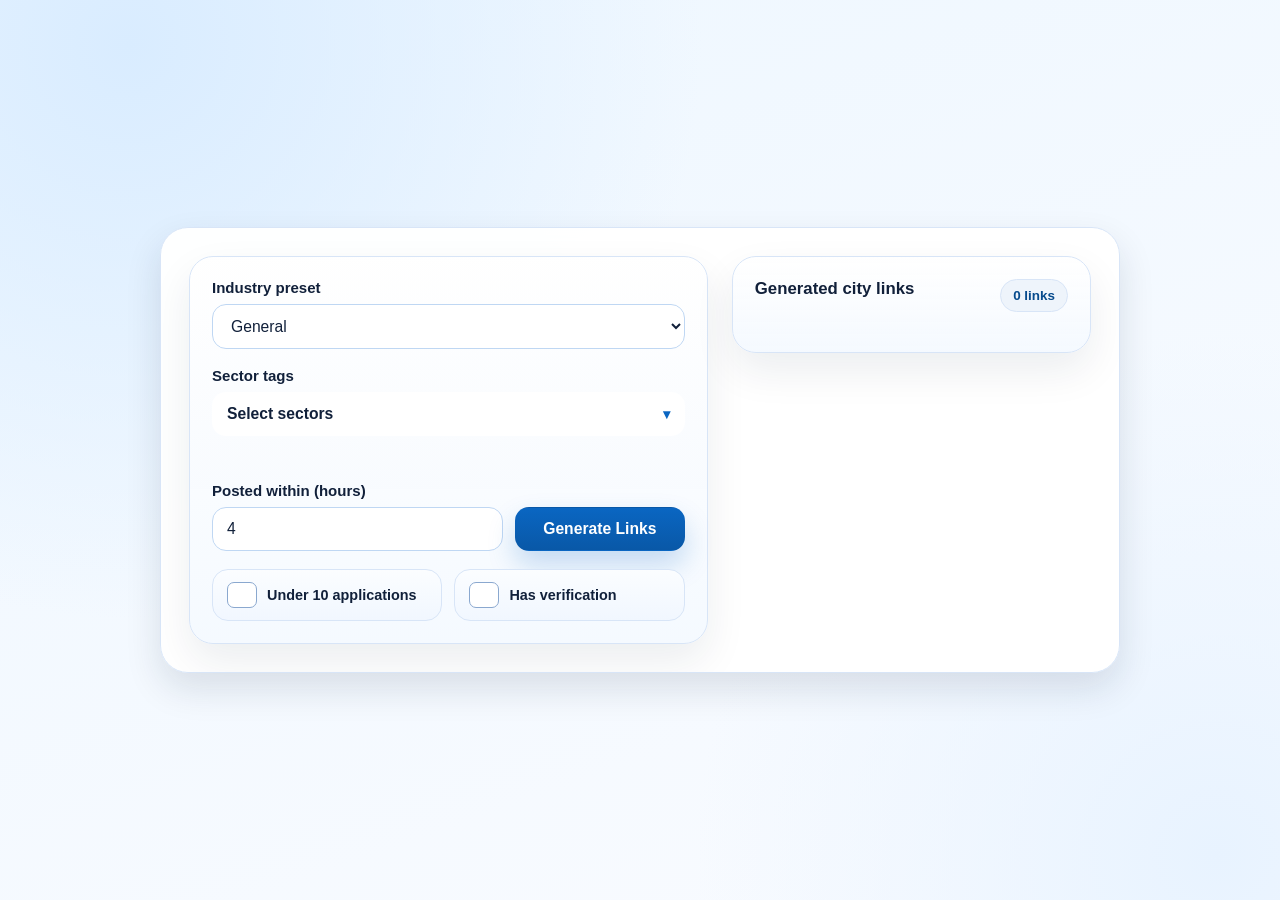
==== index.html @ 13e3591d "Rename linkedin_search.html to index.html" ====
<!DOCTYPE html>
<html lang="en">

<head>
    <meta charset="UTF-8">
    <meta name="viewport" content="width=device-width, initial-scale=1.0">
    <title>LinkedIn Search Builder</title>
    <style>
        :root {
            --bg-top: #eef7ff;
            --bg-bottom: #f9fbff;
            --card: rgba(255, 255, 255, 0.95);
            --card-strong: #ffffff;
            --text-main: #11203a;
            --text-soft: #4b6284;
            --accent: #0a66c2;
            --accent-dark: #074b8d;
            --border: #d8e5f7;
            --border-strong: #bfd7f3;
            --focus: #7ab4ff;
            --muted: #eef4fb;
            --shadow: 0 16px 36px rgba(17, 32, 58, 0.12);
            --shadow-soft: 0 18px 40px rgba(17, 32, 58, 0.08);
        }

        * {
            box-sizing: border-box;
        }

        body {
            margin: 0;
            min-height: 100vh;
            font-family: "Sora", "Segoe UI", Tahoma, Geneva, Verdana, sans-serif;
            color: var(--text-main);
            background:
                radial-gradient(circle at 10% 5%, #d9ecff 0%, transparent 40%),
                radial-gradient(circle at 95% 95%, #e8f3ff 0%, transparent 35%),
                linear-gradient(160deg, var(--bg-top), var(--bg-bottom));
            display: grid;
            place-items: center;
            padding: 24px;
        }

        .panel {
            width: min(100%, 960px);
            background: var(--card);
            border: 1px solid var(--border);
            border-radius: 28px;
            box-shadow: var(--shadow);
            backdrop-filter: blur(18px);
            overflow: hidden;
            animation: reveal 420ms ease;
        }

        @keyframes reveal {
            from {
                opacity: 0;
                transform: translateY(16px);
            }

            to {
                opacity: 1;
                transform: translateY(0);
            }
        }

        .hero,
        .content {
            display: grid;
            grid-template-columns: minmax(0, 1.3fr) minmax(300px, 0.9fr);
            gap: 24px;
            padding: 28px 28px 0;
        }

        .content {
            padding-bottom: 28px;
            align-items: start;
        }

        .eyebrow {
            display: inline-flex;
            align-items: center;
            gap: 8px;
            margin-bottom: 14px;
            padding: 8px 12px;
            border-radius: 999px;
            background: linear-gradient(180deg, #f6fbff, #e9f3ff);
            border: 1px solid var(--border);
            color: var(--accent-dark);
            font-size: 0.8rem;
            font-weight: 700;
            text-transform: uppercase;
            letter-spacing: 0.08em;
        }

        h1 {
            margin: 0 0 10px;
            font-size: clamp(2rem, 3vw, 3rem);
            line-height: 1.02;
            letter-spacing: -0.04em;
        }

        .sub {
            margin: 0;
            color: var(--text-soft);
            line-height: 1.55;
            max-width: 58ch;
        }

        .hero-card,
        form,
        .result {
            border: 1px solid var(--border);
            border-radius: 24px;
            background: linear-gradient(180deg, rgba(255, 255, 255, 0.98), rgba(244, 249, 255, 0.95));
            box-shadow: var(--shadow-soft);
        }

        .hero-card,
        .result,
        form {
            padding: 22px;
        }

        .hero-card h2,
        .result-head h2 {
            margin: 0 0 10px;
            font-size: 1.05rem;
        }

        .hero-card p,
        .helper,
        .result-head p {
            margin: 0;
            color: var(--text-soft);
            font-size: 0.92rem;
            line-height: 1.55;
        }

        .metrics {
            margin-top: 18px;
            display: grid;
            grid-template-columns: repeat(3, minmax(0, 1fr));
            gap: 10px;
        }

        .metric {
            padding: 12px;
            border-radius: 16px;
            border: 1px solid var(--border);
            background: var(--card-strong);
        }

        .metric strong {
            display: block;
            margin-bottom: 4px;
            font-size: 1rem;
        }

        .metric span {
            color: var(--text-soft);
            font-size: 0.82rem;
        }

        form {
            display: grid;
            gap: 18px;
        }

        .field {
            display: grid;
            gap: 8px;
        }

        label {
            font-size: 0.94rem;
            font-weight: 600;
        }

        select,
        input,
        button {
            width: 100%;
            border-radius: 14px;
            border: 1px solid var(--border-strong);
            padding: 12px 14px;
            font-size: 0.98rem;
            color: var(--text-main);
            background: #fff;
            transition: border-color 180ms ease, box-shadow 180ms ease, transform 180ms ease, opacity 180ms ease;
            font-family: inherit;
        }

        select:focus,
        input:focus,
        button:focus-visible {
            outline: none;
            border-color: var(--focus);
            box-shadow: 0 0 0 3px rgba(122, 180, 255, 0.28);
        }

        select:hover,
        input:hover,
        button:hover {
            transform: translateY(-1px);
        }

        .inline {
            display: grid;
            grid-template-columns: 1fr auto;
            gap: 12px;
            align-items: end;
        }

        .inline.compact {
            grid-template-columns: repeat(2, minmax(0, 1fr));
        }

        .check-field {
            display: flex;
            align-items: center;
            gap: 10px;
            min-height: 52px;
            padding: 10px 14px;
            border: 1px solid var(--border);
            border-radius: 16px;
            background: linear-gradient(180deg, #fbfdff, #f1f7ff);
            transition: border-color 180ms ease, box-shadow 180ms ease, transform 180ms ease;
        }

        .check-field:focus-within {
            border-color: var(--focus);
            box-shadow: 0 0 0 3px rgba(122, 180, 255, 0.2);
            transform: translateY(-1px);
        }

        .check-field label {
            margin: 0;
            font-size: 0.9rem;
            cursor: pointer;
            user-select: none;
        }

        input[type="checkbox"] {
            appearance: none;
            -webkit-appearance: none;
            width: 22px;
            height: 22px;
            margin: 0;
            border: 1.5px solid #8aa8cf;
            border-radius: 7px;
            background: #fff;
            display: grid;
            place-items: center;
            cursor: pointer;
            transition: background 180ms ease, border-color 180ms ease, box-shadow 180ms ease, transform 180ms ease;
            flex-shrink: 0;
        }

        input[type="checkbox"]::before {
            content: "";
            width: 10px;
            height: 6px;
            border-left: 2px solid #fff;
            border-bottom: 2px solid #fff;
            transform: rotate(-45deg) scale(0);
            transform-origin: center;
            transition: transform 160ms ease;
        }

        input[type="checkbox"]:checked {
            background: linear-gradient(180deg, var(--accent), #0958a7);
            border-color: var(--accent);
            box-shadow: 0 8px 16px rgba(10, 102, 194, 0.22);
        }

        input[type="checkbox"]:checked::before {
            transform: rotate(-45deg) scale(1);
        }

        input[type="checkbox"]:focus-visible {
            outline: none;
            box-shadow: 0 0 0 3px rgba(122, 180, 255, 0.28);
        }

        button {
            background: linear-gradient(180deg, var(--accent), #0958a7);
            color: #fff;
            font-weight: 700;
            cursor: pointer;
            border-color: transparent;
            min-width: 170px;
            box-shadow: 0 14px 28px rgba(10, 102, 194, 0.22);
        }

        button:hover {
            background: linear-gradient(180deg, #0b6fd3, var(--accent-dark));
        }

        .dropdown {
            position: relative;
        }

        .dropdown-btn {
            display: flex;
            align-items: center;
            justify-content: space-between;
            gap: 12px;
            text-align: left;
            background: #fff;
            color: var(--text-main);
            box-shadow: none;
            min-width: 0;
        }

        .dropdown-btn::after {
            content: "\25BE";
            color: var(--accent);
            font-size: 0.9rem;
            flex-shrink: 0;
        }

        .dropdown-btn:disabled {
            background: #f5f8fc;
            color: #7f90aa;
            border-color: #dbe6f2;
            cursor: not-allowed;
            transform: none;
            box-shadow: none;
        }

        .dropdown-btn:disabled::after {
            color: #9cb1cc;
        }

        .dropdown-content {
            display: none;
            position: absolute;
            top: calc(100% + 8px);
            left: 0;
            width: 100%;
            max-height: 280px;
            overflow-y: auto;
            padding: 10px;
            border: 1px solid var(--border);
            border-radius: 18px;
            background: rgba(255, 255, 255, 0.98);
            box-shadow: 0 20px 36px rgba(17, 32, 58, 0.14);
            z-index: 10;
        }

        .dropdown.open .dropdown-content {
            display: block;
        }

        .dropdown-content label {
            display: flex;
            align-items: center;
            gap: 10px;
            padding: 10px 12px;
            border-radius: 12px;
            font-size: 0.92rem;
            cursor: pointer;
        }

        .dropdown-content label:hover {
            background: #f2f7ff;
        }

        .dropdown-disabled .dropdown-content {
            display: none;
        }

        .selected-sectors {
            display: flex;
            flex-wrap: wrap;
            gap: 8px;
            min-height: 20px;
        }

        .sector-chip {
            display: inline-flex;
            align-items: center;
            padding: 8px 12px;
            border-radius: 999px;
            border: 1px solid var(--border);
            background: var(--muted);
            color: var(--accent-dark);
            font-size: 0.84rem;
            font-weight: 600;
        }

        .result-head {
            display: flex;
            align-items: flex-start;
            justify-content: space-between;
            gap: 12px;
            margin-bottom: 18px;
        }

        .result-count {
            padding: 8px 12px;
            border-radius: 999px;
            border: 1px solid var(--border);
            background: var(--muted);
            color: var(--accent-dark);
            font-size: 0.84rem;
            font-weight: 700;
            white-space: nowrap;
        }

        .result ul {
            margin: 0;
            padding: 0;
            list-style: none;
            display: grid;
            gap: 10px;
        }

        .result li a {
            display: flex;
            align-items: center;
            justify-content: space-between;
            gap: 12px;
            padding: 14px 16px;
            border: 1px solid var(--border);
            border-radius: 14px;
            background: linear-gradient(180deg, rgba(255, 255, 255, 0.98), rgba(240, 247, 255, 0.96));
            box-shadow: 0 8px 18px rgba(17, 32, 58, 0.06);
            position: relative;
            overflow: hidden;
            color: var(--accent-dark);
            text-decoration: none;
            transition: transform 180ms ease, box-shadow 180ms ease, border-color 180ms ease, color 180ms ease;
        }

        .result li a::before {
            content: "";
            position: absolute;
            inset: 0;
            background: linear-gradient(90deg, rgba(10, 102, 194, 0.06), transparent 45%);
            opacity: 0;
            transition: opacity 180ms ease;
        }

        .result li a::after {
            content: "\2197";
            font-size: 1rem;
            color: var(--accent);
            flex-shrink: 0;
            transition: transform 180ms ease, color 180ms ease;
        }

        .result li a:hover,
        .result li a:focus-visible {
            transform: translateY(-2px);
            border-color: #b5d2f7;
            box-shadow: 0 14px 26px rgba(10, 102, 194, 0.14);
            color: var(--accent);
            outline: none;
        }

        .result li a:hover::before,
        .result li a:focus-visible::before {
            opacity: 1;
        }

        .result li a:hover::after,
        .result li a:focus-visible::after {
            transform: translate(2px, -2px);
            color: var(--accent-dark);
        }

        .result-copy {
            margin-top: 16px;
            width: 100%;
            min-width: 0;
            background: #fff;
            color: var(--accent-dark);
            border: 1px solid var(--border-strong);
            box-shadow: none;
        }

        .result-copy:hover {
            background: #f4f9ff;
        }

        .result-copy:disabled {
            opacity: 0.6;
            cursor: not-allowed;
            transform: none;
        }

        .sr-only {
            position: absolute;
            width: 1px;
            height: 1px;
            padding: 0;
            margin: -1px;
            overflow: hidden;
            clip: rect(0, 0, 0, 0);
            white-space: nowrap;
            border: 0;
        }

        @media (max-width: 860px) {
            .hero,
            .content {
                grid-template-columns: 1fr;
            }
        }

        @media (max-width: 620px) {
            body {
                padding: 16px;
            }

            .panel {
                border-radius: 20px;
            }

            .hero,
            .content {
                padding-left: 18px;
                padding-right: 18px;
            }

            .hero {
                padding-top: 20px;
            }

            form,
            .hero-card,
            .result {
                padding: 18px;
                border-radius: 18px;
            }

            .inline,
            .inline.compact,
            .metrics {
                grid-template-columns: 1fr;
            }

            button {
                min-width: 0;
            }

            .result-head {
                flex-direction: column;
            }
        }
    </style>
</head>

<body>
    <main class="panel">
        <section class="content">
            <form id="searchForm">
                <div class="field">
                    <label for="industry">Industry preset</label>
                    <select name="industry" id="industry">
                        <option value="General" selected>General</option>
                        <option value="Banking & Financial Services">Banking & Financial Services</option>
                        <option value="Fintech & Payments">Fintech & Payments</option>
                        <option value="IT & Technology Services">IT & Technology Services</option>
                        <option value="Global Tech & Product (Big Tech)">Global Tech & Product (Big Tech)</option>
                        <option value="E-commerce & Retail Tech">E-commerce & Retail Tech</option>
                        <option value="Telecom & Connectivity">Telecom & Connectivity</option>
                        <option value="Healthcare & Pharmaceuticals">Healthcare & Pharmaceuticals</option>
                        <option value="FMCG / Consumer Goods">FMCG / Consumer Goods</option>
                        <option value="Logistics & Transportation">Logistics & Transportation</option>
                        <option value="Analytics, Data Platforms & Growing Startups">Analytics, Data Platforms & Growing Startups</option>
                    </select>
                </div>

                <div class="field">
                    <label for="sectorToggle">Sector tags</label>
                    <div class="dropdown" id="sectorDropdownWrapper">
                        <button type="button" class="dropdown-btn" id="sectorToggle" aria-expanded="false" aria-controls="sectorDropdown">
                            <span id="sectorSummary">Select sectors</span>
                        </button>

                        <div class="dropdown-content" id="sectorDropdown">
                            <label><input type="checkbox" value="8" data-label="Telecommunications"> Telecommunications</label>
                            <label><input type="checkbox" value="96" data-label="IT Services and IT Consulting"> IT Services and IT Consulting</label>
                            <label><input type="checkbox" value="4" data-label="Software Development"> Software Development</label>
                            <label><input type="checkbox" value="6" data-label="Technology, Information and Internet"> Technology, Information and Internet</label>
                            <label><input type="checkbox" value="43" data-label="Financial Services"> Financial Services</label>
                            <label><input type="checkbox" value="11" data-label="Business Consulting and Services"> Business Consulting and Services</label>
                            <label><input type="checkbox" value="84" data-label="Information Services"> Information Services</label>
                            <label><input type="checkbox" value="41" data-label="Banking"> Banking</label>
                            <label><input type="checkbox" value="14" data-label="Hospitals and Health Care"> Hospitals and Health Care</label>
                            <label><input type="checkbox" value="15" data-label="Pharmaceutical Manufacturing"> Pharmaceutical Manufacturing</label>
                            <label><input type="checkbox" value="1810" data-label="Professional Services"> Professional Services</label>
                            <label><input type="checkbox" value="17" data-label="Medical Equipment Manufacturing"> Medical Equipment Manufacturing</label>
                            <label><input type="checkbox" value="25" data-label="Manufacturing"> Manufacturing</label>
                            <label><input type="checkbox" value="116" data-label="Transportation, Logistics, Supply Chain and Storage"> Transportation, Logistics, Supply Chain and Storage</label>
                            <label><input type="checkbox" value="132" data-label="E-Learning Providers"> E-Learning Providers</label>
                            <label><input type="checkbox" value="34" data-label="Food and Beverage Services"> Food and Beverage Services</label>
                            <label><input type="checkbox" value="28" data-label="Entertainment Providers"> Entertainment Providers</label>
                            <label><input type="checkbox" value="1923" data-label="Executive Search Services"> Executive Search Services</label>
                        </div>
                    </div>
                    <div class="selected-sectors" id="selectedSectors" aria-live="polite"></div>
                </div>

                <div class="inline">
                    <div class="field">
                        <label for="hours">Posted within (hours)</label>
                        <input type="number" name="hours" id="hours" min="1" max="168" step="1" value="4" required>
                    </div>

                    <button type="submit">Generate Links</button>
                </div>

                <div class="inline compact">
                    <div class="check-field">
                        <input type="checkbox" name="under10" id="under10">
                        <label for="under10">Under 10 applications</label>
                    </div>

                    <div class="check-field">
                        <input type="checkbox" name="hasVerification" id="hasVerification">
                        <label for="hasVerification">Has verification</label>
                    </div>
                </div>
            </form>

            <section class="result" id="result">
                <div class="result-head">
                    <div>
                        <h2>Generated city links</h2>
                    </div>
                    <div class="result-count" id="resultCount">0 links</div>
                </div>

                <ul id="resultList"></ul>
            </section>
        </section>
    </main>

    <script>
        const form = document.getElementById("searchForm");
        const industryInput = document.getElementById("industry");
        const hoursInput = document.getElementById("hours");
        const resultList = document.getElementById("resultList");
        const under10Input = document.getElementById("under10");
        const hasVerificationInput = document.getElementById("hasVerification");
        const resultCount = document.getElementById("resultCount");
        const copyButton = document.getElementById("copyButton");
        const copyStatus = document.getElementById("copyStatus");

        const sectorDropdownWrapper = document.getElementById("sectorDropdownWrapper");
        const sectorToggle = document.getElementById("sectorToggle");
        const sectorSummary = document.getElementById("sectorSummary");
        const selectedSectors = document.getElementById("selectedSectors");
        const sectorHint = document.getElementById("sectorHint");
        const sectorCheckboxes = Array.from(document.querySelectorAll("#sectorDropdown input[type='checkbox']"));

        const generalGeoTargets = [
            { label: "Bengaluru", geoId: "105214831" },
            { label: "Bangalore", geoId: "112376381" },
            { label: "Hyderabad", geoId: "105556991" },
            { label: "Chennai", geoId: "106888327" },
            { label: "Pune", geoId: "114806696" }
        ];

        let generatedLinks = [];

        function getSelectedSectorData() {
            return sectorCheckboxes
                .filter((checkbox) => checkbox.checked)
                .map((checkbox) => ({
                    value: checkbox.value,
                    label: checkbox.dataset.label || checkbox.parentElement.textContent.trim()
                }));
        }

        function closeSectorDropdown() {
            sectorDropdownWrapper.classList.remove("open");
            sectorToggle.setAttribute("aria-expanded", "false");
        }

        function updateSectorSummary() {
            const selections = getSelectedSectorData();

            if (selections.length === 0) {
                sectorSummary.textContent = "Select sectors";
                selectedSectors.innerHTML = "";
                return;
            }

            sectorSummary.textContent = selections.length === 1 ? selections[0].label : selections.length + " sectors selected";
            selectedSectors.innerHTML = selections
                .map((sector) => '<span class="sector-chip">' + sector.label + '</span>')
                .join("");
        }

        function clearSectorSelections() {
            sectorCheckboxes.forEach(function (checkbox) {
                checkbox.checked = false;
            });
            updateSectorSummary();
        }

        function setSectorAvailability() {
            const isGeneral = industryInput.value === "General";

            sectorToggle.disabled = !isGeneral;
            sectorDropdownWrapper.classList.toggle("dropdown-disabled", !isGeneral);
            sectorHint.textContent = isGeneral
                ? "Sector filters are active for the General preset."
                : "Sector filters are disabled because this industry preset already applies a company filter.";

            if (!isGeneral) {
                clearSectorSelections();
                closeSectorDropdown();
            }
        }

        function updateLinks() {
            resultList.innerHTML = "";

            const hours = Number(hoursInput.value);
            const industry = industryInput.value;

            if (!Number.isFinite(hours) || hours < 1 || hours > 168) {
                generatedLinks = [];
                resultCount.textContent = "0 links";
                copyButton.disabled = true;
                copyButton.textContent = "Copy first link";
                return;
            }

            let baseUrl = "https://www.linkedin.com/jobs/search/?distance=100&keywords=azure%20data%20engineer&origin=JOB_SEARCH_PAGE_JOB_FILTER&refresh=true";
            baseUrl += "&f_TPR=r" + (hours * 3600);

            if (industry === "General") {
                const sectorValues = getSelectedSectorData().map(function (sector) {
                    return sector.value;
                });

                if (sectorValues.length > 0) {
                    baseUrl += "&f_I=" + sectorValues.join("%2C");
                }
            }

            if (under10Input.checked) {
                baseUrl += "&f_EA=true";
            }

            if (hasVerificationInput.checked) {
                baseUrl += "&f_VJ=true";
            }

            if (industry === "Banking & Financial Services") {
                baseUrl += "&f_C=163379%2C5635%2C5632%2C8888852%2C3797085%2C1123%2C11412006%2C29082158%2C1235%2C21175%2C2603%2C417361%2C10117963%2C1068%2C1067%2C33991104%2C162609%2C92839957%2C33953647%2C164151%2C2967%2C4777%2C68360623";
            } else if (industry === "Fintech & Payments") {
                baseUrl += "&f_C=107766780%2C31237091%2C13183020%2C2267249%2C14485479%2C99914745%2C10813156%2C92862719%2C303524%2C3788927%2C97215080%2C10479149%2C13420511%2C2340144";
            } else if (industry === "IT & Technology Services") {
                baseUrl += "&f_C=76113313%2C3067%2C89835790%2C3586%2C1073%2C1038%2C86813252";
            } else if (industry === "Global Tech & Product (Big Tech)") {
                baseUrl += "&f_C=29078155%2C1028%2C80918929%2C106452776%2C76108196%2C10449749%2C12895978%2C107009595%2C3185%2C1337%2C1480%2C487488%2C10667%2C1586%2C2382910%2C29053421%2C1035%2C1441";
            } else if (industry === "E-commerce & Retail Tech") {
                baseUrl += "&f_C=105938688%2C93383533%2C422813%2C9252341%2C2100709%2C76108196%2C106452776%2C80918929%2C8848940%2C107602587%2C10037698%2C109903136%2C361348%2C321062%2C1353";
            } else if (industry === "Telecom & Connectivity") {
                baseUrl += "&f_C=13652663%2C13361480%2C82860777%2C96630155%2C101308841";
            } else if (industry === "Healthcare & Pharmaceuticals") {
                baseUrl += "&f_C=1663%2C1402010%2C3102%2C28729631%2C1406%2C1043%2C106953064%2C1331952%2C157241%2C28059362%2C28423178%2C29076088%2C41469609%2C5470755%2C607957";
            } else if (industry === "FMCG / Consumer Goods") {
                baseUrl += "&f_C=78028413%2C16271%2C102418423%2C1116%2C1248%2C1393";
            } else if (industry === "Logistics & Transportation") {
                baseUrl += "&f_C=1214%2C479080%2C2312777%2C347965";
            } else if (industry === "Analytics, Data Platforms & Growing Startups") {
                baseUrl += "&f_C=3139796%2C18482523%2C1785481%2C82592055%2C18734010%2C105990038%2C10448588%2C613819%2C3618960%2C18966049%2C5208967";
            }

            generatedLinks = generalGeoTargets.map(function (target) {
                return {
                    label: target.label,
                    url: baseUrl + "&geoId=" + target.geoId
                };
            });

            generatedLinks.forEach(function (entry) {
                const li = document.createElement("li");
                const link = document.createElement("a");

                link.href = entry.url;
                link.textContent = entry.label;
                link.target = "_blank";
                link.rel = "noreferrer";

                li.appendChild(link);
                resultList.appendChild(li);
            });

            resultCount.textContent = generatedLinks.length + " links";
            copyButton.disabled = generatedLinks.length === 0;
            copyButton.textContent = "Copy first link";
        }

        form.addEventListener("submit", function (event) {
            event.preventDefault();
            updateLinks();
        });

        sectorToggle.addEventListener("click", function () {
            if (sectorToggle.disabled) {
                return;
            }

            const isOpen = sectorDropdownWrapper.classList.toggle("open");
            sectorToggle.setAttribute("aria-expanded", String(isOpen));
        });

        sectorCheckboxes.forEach(function (checkbox) {
            checkbox.addEventListener("change", function () {
                updateSectorSummary();
                updateLinks();
            });
        });

        document.addEventListener("click", function (event) {
            if (!sectorDropdownWrapper.contains(event.target)) {
                closeSectorDropdown();
            }
        });

        industryInput.addEventListener("change", function () {
            setSectorAvailability();
            updateLinks();
        });

        hoursInput.addEventListener("input", updateLinks);
        under10Input.addEventListener("change", updateLinks);
        hasVerificationInput.addEventListener("change", updateLinks);

        copyButton.addEventListener("click", async function () {
            if (generatedLinks.length === 0 || !navigator.clipboard) {
                return;
            }

            try {
                await navigator.clipboard.writeText(generatedLinks[0].url);
                copyButton.textContent = "Copied first link";
                copyStatus.textContent = "First generated link copied to clipboard.";
            } catch (error) {
                copyStatus.textContent = "Clipboard copy failed.";
            }
        });

        setSectorAvailability();
        updateSectorSummary();
        updateLinks();
    </script>
</body>

</html>
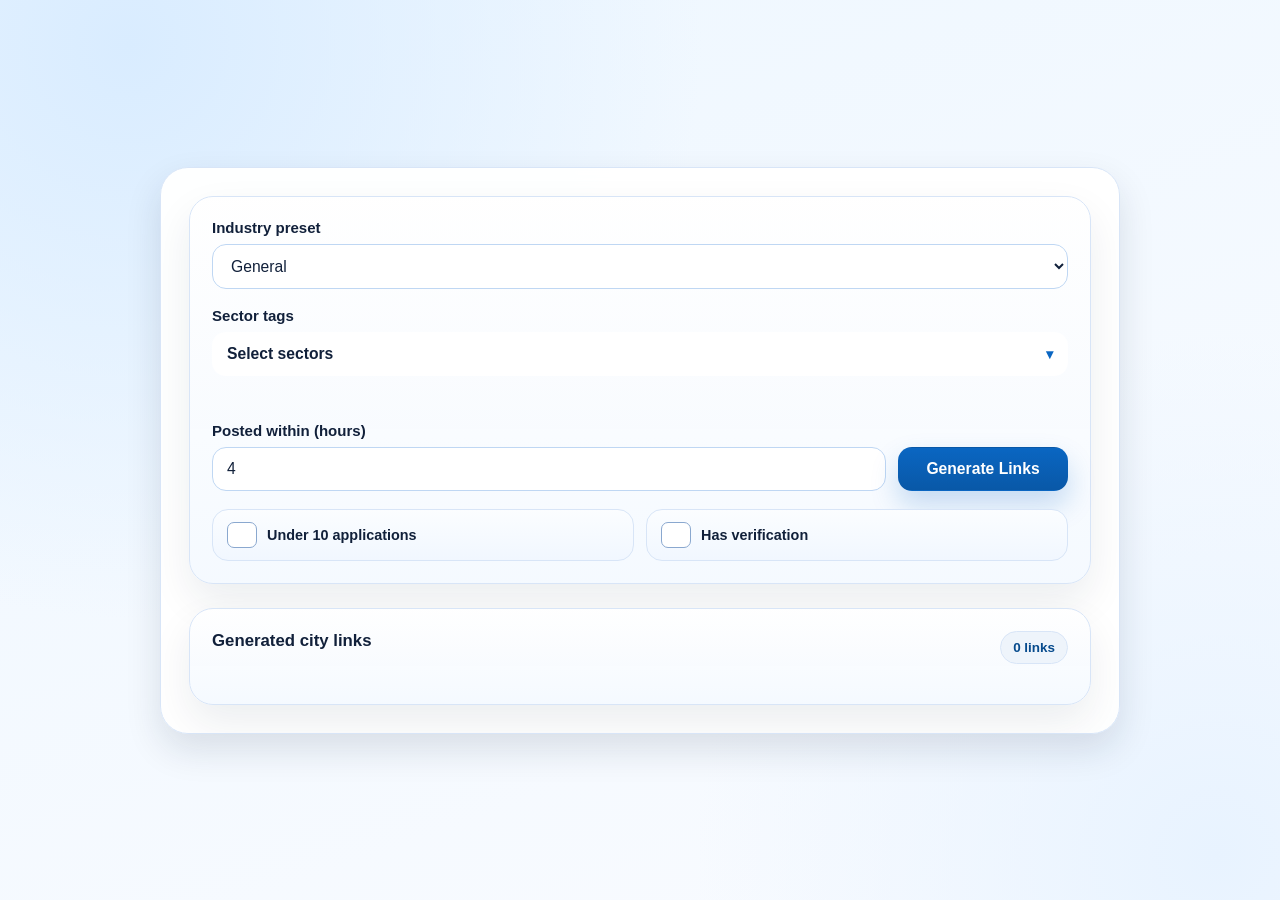
==== commit 7cfe1095: "Simplify grid layout in index.html" ====
--- a/index.html
+++ b/index.html
@@ -67,7 +67,7 @@
         .hero,
         .content {
             display: grid;
-            grid-template-columns: minmax(0, 1.3fr) minmax(300px, 0.9fr);
+            grid-template-columns: 1fr;
             gap: 24px;
             padding: 28px 28px 0;
         }
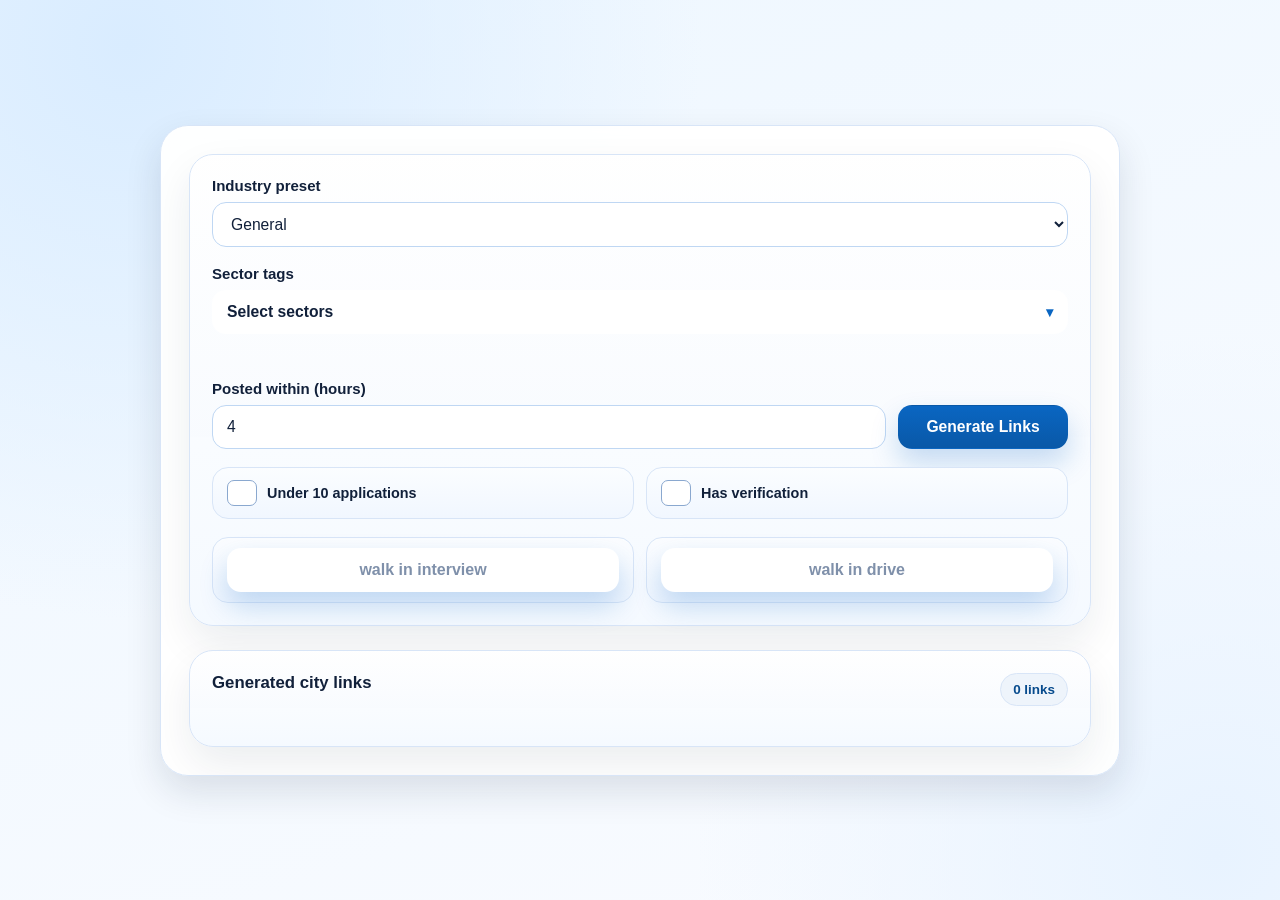
==== commit a14fba3d: "Add check-field styles and links for interviews" ====
--- a/index.html
+++ b/index.html
@@ -239,6 +239,31 @@
             font-size: 0.9rem;
             cursor: pointer;
             user-select: none;
+        }
+
+        .check-field a {
+            display: inline-flex;
+            align-items: center;
+            justify-content: center;
+            width: 100%;
+            padding: 12px 14px;
+            background: #fff;
+            color: #7f90aa;
+            font-weight: 700;
+            cursor: pointer;
+            text-decoration: none;
+            border: 1px solid transparent;
+            border-radius: 14px;
+            min-width: 170px;
+            box-shadow: 0 14px 28px rgba(10, 102, 194, 0.22);
+        }
+
+        .check-field a:hover,
+        .check-field a:focus-visible {
+            color: var(--accent);
+            border-color: var(--focus);
+            outline: none;
+            transform: translateY(-1px);
         }
 
         input[type="checkbox"] {
@@ -625,6 +650,16 @@
                         <label for="hasVerification">Has verification</label>
                     </div>
                 </div>
+
+                <div class="inline compact">
+                    <div class="check-field">
+                        <a href="https://www.linkedin.com/search/results/content/?keywords=%22walk%20in%20interview%22%20%22Data%20Engineer%22%20Bangalore&origin=CLUSTER_EXPANSION&datePosted=%5B%22past-24h%22%5D">walk in interview</a>
+                    </div>
+
+                    <div class="check-field">
+                        <a href="https://www.linkedin.com/search/results/content/?keywords=%22walk-in%20drive%22%20%22Data%20Engineer%22%20Bangalore&origin=CLUSTER_EXPANSION&datePosted=%5B%22past-24h%22%5D">walk in drive</a>
+                    </div>
+                </div>
             </form>
 
             <section class="result" id="result">
